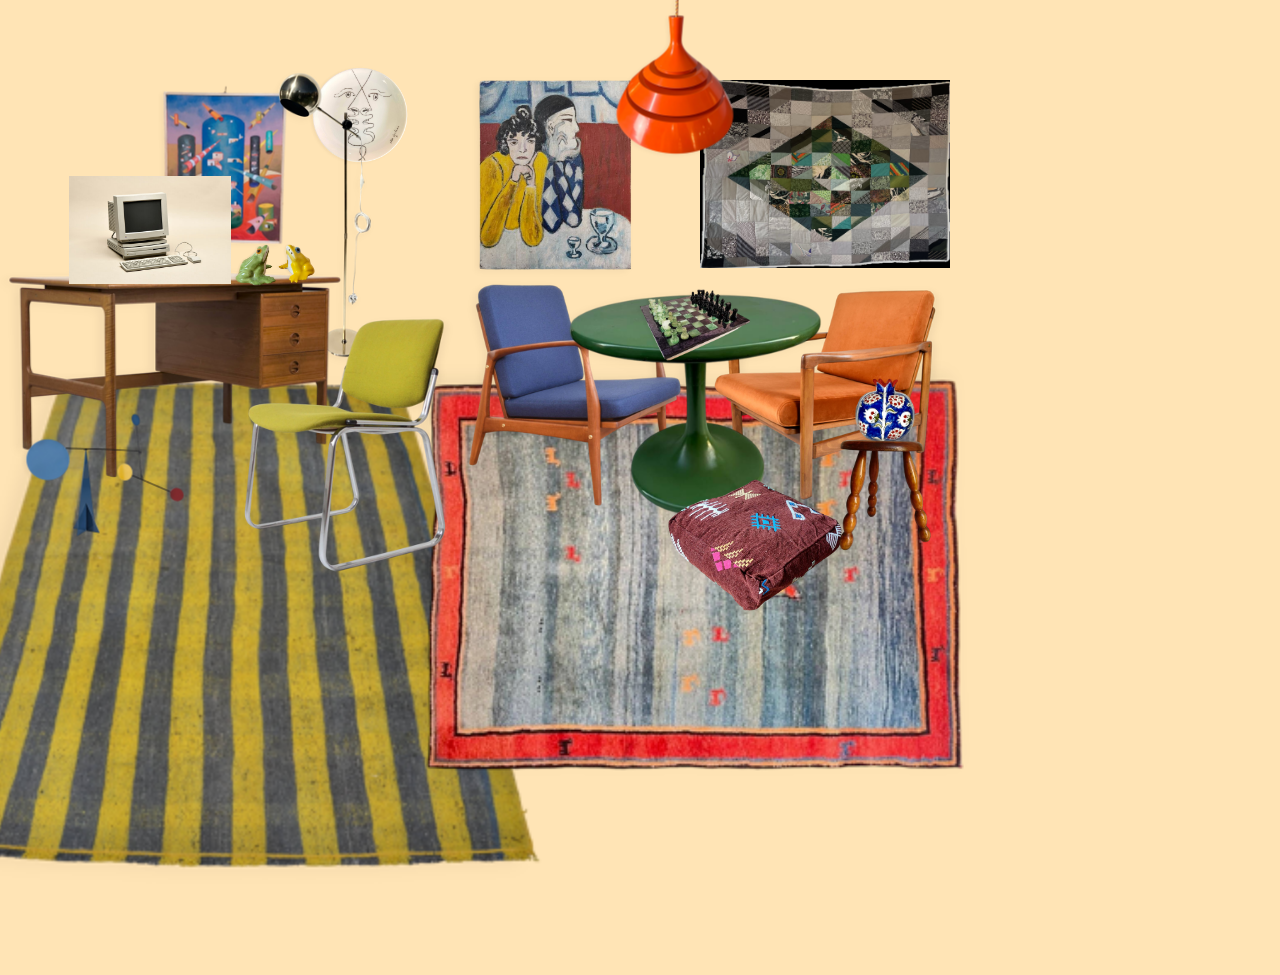
==== index.html @ cd7b2649 "initial commit" ====
<!DOCTYPE html>
<html>
<head>
	<meta charset="utf-8">
	<meta name="viewport" content="width=device-width, initial-scale=1">
	<title></title>
	<link rel="stylesheet" href="styles.css">
</head>
<body>
<img src ="./striped rug.png" class="striped-rug">
<img src ="./website carpet under chess.png" class="website-carpet-under-chess">

<img src ="./website clown poster.png" class="website-clown-poster">
<img src="./quilt.jpeg" class="quilt">
<img src ="./website poster above desk.png" class="website-poster-above-desk">

<img src ="./face plate.png" class="face-plate">
<img src="./silver lamp.png" class="silver-lamp">
<img src="./desk.png" class="desk">
<img src ="./desk chair.png" class="desk-chair">
<img src ="./frogs on desk.png" class="frogs-on-desk">
<img src="./desk-computer.jpeg" class="desk-computer">

<img src ="./blue chair.png" class="blue-chair">
<img src="./orange chair.png" class="orange-chair">
<img src ="./greentable.png" class="greentable">
<img src ="./chess set.png" class="chess-set">
<!-- <img src ="./library lamp.png" class="library-lamp"> -->
<!-- <img src ="./library step ladder.png" class="library-step-ladder"> -->
<img src ="./orange hanging lamp.png" class="orange-hanging-lamp">
<!-- <img src ="./pink chair.png" class="pink-chair"> -->
<!-- <img src ="./pink rug.png" class="pink-rug"> -->
<img src ="./website blue vase.png" class="website-blue-vase">
<!-- <img src ="./website bookshelf.png" class="website-bookshelf"> -->
<img src ="./website brown poof.png" class="website-brown-poof">
<img src ="./website mobile.png" class="website-mobile">
<img src ="./wood stool.png" class="wood-stool">
<!-- <img src ="./website pink pillow.png" class="website-pink-pillow"> -->

</body>
</html>
---- styles.css ----
html, body {
    margin: 0;
    height: 100%;
    background: moccasin;
}

img {
    position: absolute;
}

/* Desk area */
.desk {
    top: 200px;
    transform: scale(1.05);
}

.desk-chair {
    transform: scale(0.8) scaleX(-1);
    top: 270px;
    left: 170px;
}

.website-poster-above-desk {
    top: -10px;
    left: 50px;
    transform: scale(0.5);
}

.frogs-on-desk {
    top: 90px;
    left: 100px;
    transform: scale(0.25);
}

.silver-lamp {
    left: 150px;
    top: 40px;
    transform: scale(0.9);
}

.face-plate {
    top: -60px;
    left: 185px;
    transform: scale(0.3);
}

.website-mobile {
    top: 300px;
    left: -70px;
    transform: scale(0.5);
}

.desk-computer {
    top: 50px;
    left: -120px;
    transform: scale(0.3);
}


/* Lounge area */

.blue-chair {
    top: 220px;
    left: 400px;
    transform: scale(0.7);
}

.orange-chair {
    top: 220px;
    left: 650px;
    transform: scaleX(-1) scale(0.7);
}

.quilt {
    max-width: 250px;
    left: 700px;
    top: 80px;
}

.greentable {
    top: 230px;
    left: 520px;
    transform: scale(0.8);
}

.chess-set {
    top: 150px;
    left: 520px;
    transform: scale(0.35);
}


.orange-hanging-lamp {
    top: -100px;
    left: 500px;
    transform: scale(0.5);

}

.website-brown-poof {
    top: 370px;
    left: 580px;
    transform: scale(0.55);
}

.website-clown-poster {
    top: 000px;
    left: 380px;
    transform: scale(0.6);
}

.website-blue-vase {
    top: 235px;
    left: 710px;
    transform: scale(0.2)
}

.wood-stool {
    top: 320px;
    left: 710px;
    transform: scale(0.35);
}

/*rugs */

.website-carpet-under-chess {
    top: 400px;
    left: 520px;
    transform: rotate(90deg) scale(1.7);
}

.striped-rug {
    top: 450px;
    left: 50px;
    transform: scale(2);
}

.pink-rug {
    top: 100px;
    left: 600px;
}

/*un used */

.library-lamp {
        top: 100px;
    left: 600px;

}

.library-step-ladder {
    top: 100px;
    left: 600px;
}

.pink-chair {
    top: 100px;
    left: 600px;
}

.website-pink-pillow {
    top: 300px;
    left: 100px;
}

/*.website-bookshelf {
    top: 600px;
    left: 600px;
}
*/
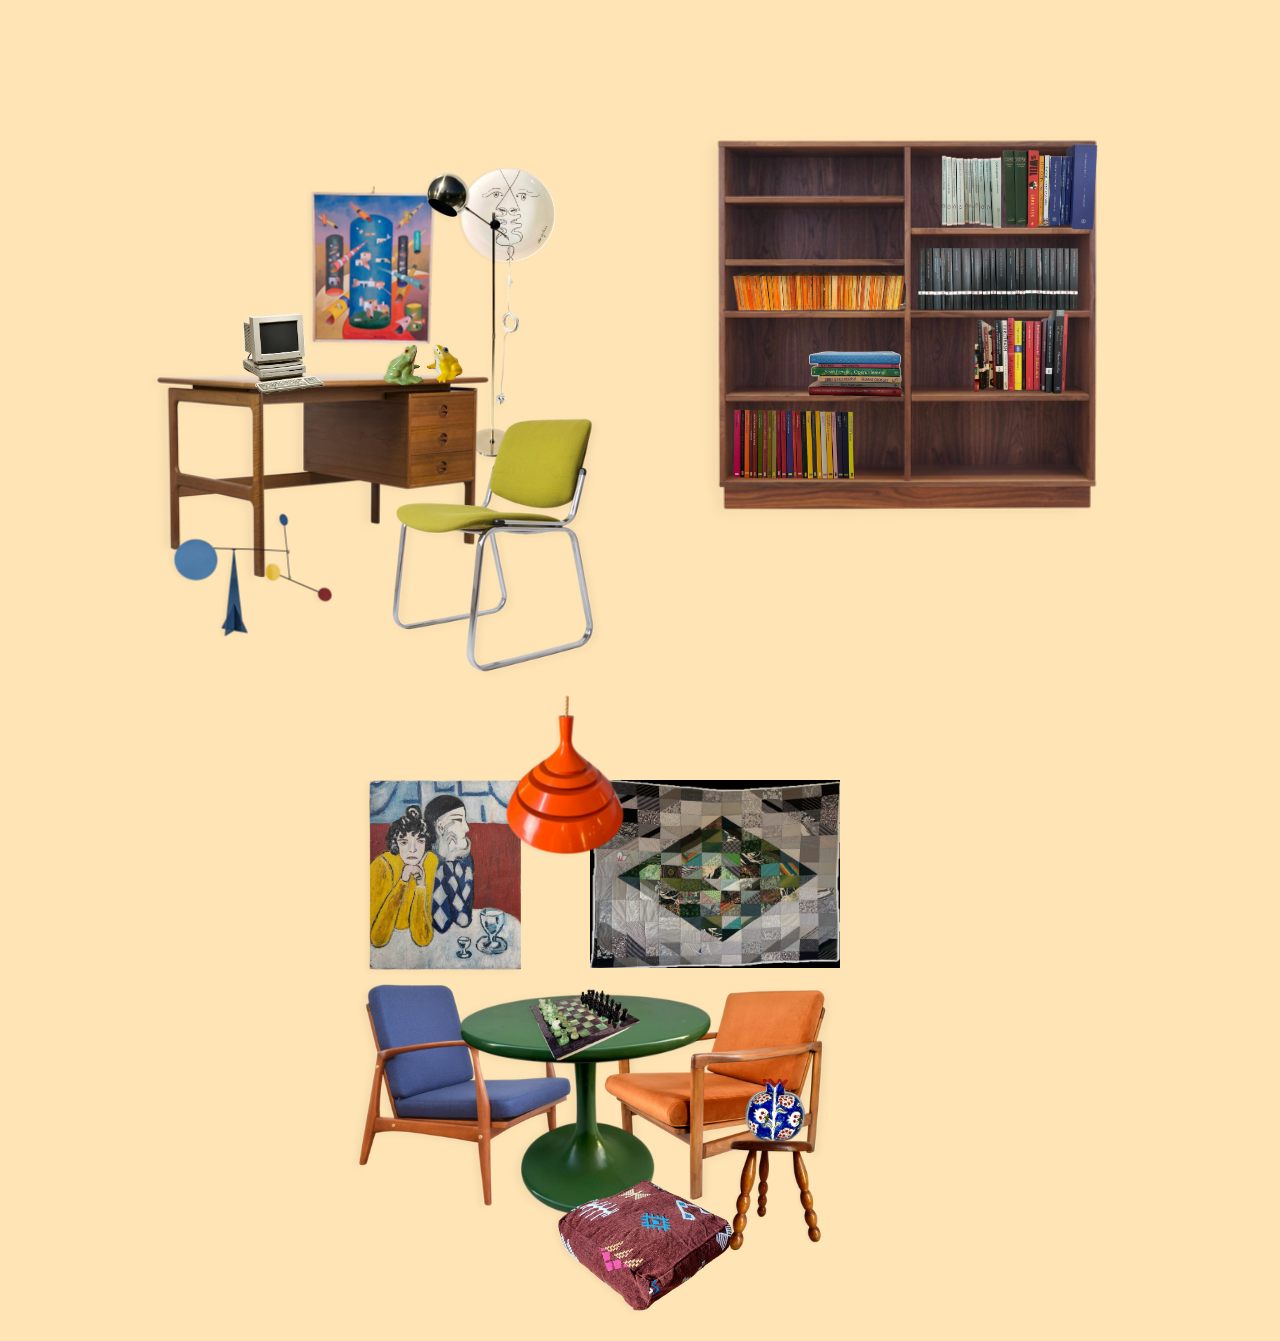
==== commit 46bd82af: "new pages & links" ====
--- a/index.html
+++ b/index.html
@@ -3,15 +3,15 @@
 <head>
 	<meta charset="utf-8">
 	<meta name="viewport" content="width=device-width, initial-scale=1">
-	<title></title>
+	<title>tasha's corner</title>
 	<link rel="stylesheet" href="styles.css">
+	<meta property="og:title" content="tasha's corner" />
+	<meta property="og:image" content="https://xldenis.github.io/natasha/website clown poster.png" />
 </head>
 <body>
-<img src ="./striped rug.png" class="striped-rug">
-<img src ="./website carpet under chess.png" class="website-carpet-under-chess">
 
-<img src ="./website clown poster.png" class="website-clown-poster">
-<img src="./quilt.jpeg" class="quilt">
+<div class="desk-area">
+<!-- <img src ="./striped rug.png" class="striped-rug"> -->
 <img src ="./website poster above desk.png" class="website-poster-above-desk">
 
 <img src ="./face plate.png" class="face-plate">
@@ -19,7 +19,25 @@
 <img src="./desk.png" class="desk">
 <img src ="./desk chair.png" class="desk-chair">
 <img src ="./frogs on desk.png" class="frogs-on-desk">
-<img src="./desk-computer.jpeg" class="desk-computer">
+<a href="https://substack.com/@tashmagallon" target="_blank"><img src="./updated computer.png" class="desk-computer"></a>
+<img src ="./website mobile.png" class="website-mobile">
+</div>
+
+<div class="bookshelf-area">
+<a href="books.html"><img src="./website bookshelf.png" class="website-bookshelf"></a>
+<a href="books.html"><img src="./bookshelf books 1.png" class="bookshelf-books-1"></a>
+<a href="books.html"><img src="./bookshelf books 2.png" class="bookshelf-books-2"></a>
+<a href="books.html"><img src="./bookshelf books 3.png" class="bookshelf-books-3"></a>
+<a href="books.html"><img src="./bookshelf books 4.png" class="bookshelf-books-4"></a>
+<a href="books.html"><img src="./bookshelf books black spine.png" class="bookshelf-books-black-spine"></a>
+<a href="books.html"><img src="./bookshelf books orange spine.png" class="bookshelf-books-orange-spine"></a>
+<a href="books.html"><img src="./bookshelf books nyrb.png" class="bookshelf-books-nyrb"></a>
+</div>
+
+<div class="chess-area">
+<!-- <img src ="./website carpet under chess.png" class="website-carpet-under-chess"> -->
+<a href="https://instagram.com/tashmagallon" target="_blank"><img src ="./website clown poster.png" class="website-clown-poster"></a>
+<a href="knitting.html"><img src="./quilt.jpeg" class="quilt"></a>
 
 <img src ="./blue chair.png" class="blue-chair">
 <img src="./orange chair.png" class="orange-chair">
@@ -33,9 +51,9 @@
 <img src ="./website blue vase.png" class="website-blue-vase">
 <!-- <img src ="./website bookshelf.png" class="website-bookshelf"> -->
 <img src ="./website brown poof.png" class="website-brown-poof">
-<img src ="./website mobile.png" class="website-mobile">
 <img src ="./wood stool.png" class="wood-stool">
 <!-- <img src ="./website pink pillow.png" class="website-pink-pillow"> -->
+</div>
 
 </body>
 </html>
--- a/styles.css
+++ b/styles.css
@@ -1,170 +1,68 @@
-html, body {
-    margin: 0;
-    height: 100%;
-    background: moccasin;
+html, body { margin: 0px; height: 100%; background: moccasin; }
+body { display: flex; flex-wrap: wrap; justify-content: space-evenly; align-items: flex-start; padding: 0px 5vw; padding-top: 100px; }
+img { position: absolute; }
+a { position: absolute; }
+.desk-area { position: relative; width: 500px; height: 600px; }
+.bookshelf-area { position: relative; width: 400px; height: 600px; }
+.chess-area { position: relative; width: 600px; height: 600px; margin-left: -100px; }
+@media (max-width: 1200px) {
+  body { gap: 2vw; }
+}
+@media (max-width: 900px) {
+  body { gap: 0px; }
+}
+@media (max-width: 700px) {
+  body { flex-direction: column; padding: 0px; }
+  .chess-area { margin-top: 500px; }
+}
+.desk { top: 200px; transform: scale(1.05); }
+.desk-chair { transform: scale(0.8) scaleX(-1); top: 270px; left: 170px; }
+.website-poster-above-desk { top: -10px; left: 50px; transform: scale(0.5); }
+.frogs-on-desk { top: 90px; left: 100px; transform: scale(0.25); }
+.silver-lamp { left: 150px; top: 40px; transform: scale(0.9); }
+.face-plate { top: -60px; left: 185px; transform: scale(0.3); }
+.website-mobile { top: 300px; left: -70px; transform: scale(0.5); }
+.desk-computer { top: 120px; left: 0px; transform: scale(0.3); }
+.blue-chair { top: 220px; left: 0px; transform: scale(0.7); }
+.orange-chair { top: 220px; left: 250px; transform: scaleX(-1) scale(0.7); }
+.quilt { max-width: 250px; left: 300px; top: 80px; }
+.greentable { top: 230px; left: 120px; transform: scale(0.8); }
+.chess-set { top: 150px; left: 120px; transform: scale(0.35); }
+.orange-hanging-lamp { top: -100px; left: 100px; transform: scale(0.5); }
+.website-brown-poof { top: 370px; left: 180px; transform: scale(0.55); }
+.website-clown-poster { top: 0px; left: -20px; transform: scale(0.6); }
+.website-blue-vase { top: 235px; left: 310px; transform: scale(0.2); }
+.wood-stool { top: 320px; left: 310px; transform: scale(0.35); }
+.website-carpet-under-chess { top: 400px; left: 120px; transform: rotate(90deg) scale(1.7); }
+.striped-rug { top: 450px; left: 50px; transform: scale(2); }
+.pink-rug { top: 100px; left: 600px; }
+.library-lamp { top: 100px; left: 600px; }
+.library-step-ladder { top: 100px; left: 600px; }
+.pink-chair { top: 100px; left: 600px; }
+.website-pink-pillow { top: 300px; left: 100px; }
+.website-bookshelf { top: 50px; left: 0px; transform: scale(1.2); }
+.bookshelf-books-1 { top: -115px; left: 75px; transform: scale(0.18); }
+.bookshelf-books-2 { top: 10px; left: 30px; transform: scale(0.18); }
+.bookshelf-books-3 { top: -150px; left: 55px; transform: scale(0.18); }
+.bookshelf-books-4 { top: 100px; left: -235px; transform: scale(0.13); }
+.bookshelf-books-white { top: 250px; left: 110px; transform: scale(0.3); }
+.bookshelf-books-black-spine { top: 25px; left: -140px; transform: scale(0.2); }
+.bookshelf-books-orange-spine { top: 26px; left: -310px; transform: scale(0.22); }
+.bookshelf-books-nyrb { top: 75px; left: -190px; transform: scale(0.3); }
+
+
+a:hover img {
+  animation: shake 150ms 2 linear;
 }
 
-img {
-    position: absolute;
-}
-
-/* Desk area */
-.desk {
-    top: 200px;
-    transform: scale(1.05);
-}
-
-.desk-chair {
-    transform: scale(0.8) scaleX(-1);
-    top: 270px;
-    left: 170px;
-}
-
-.website-poster-above-desk {
-    top: -10px;
-    left: 50px;
-    transform: scale(0.5);
-}
-
-.frogs-on-desk {
-    top: 90px;
-    left: 100px;
-    transform: scale(0.25);
-}
-
-.silver-lamp {
-    left: 150px;
-    top: 40px;
-    transform: scale(0.9);
-}
-
-.face-plate {
-    top: -60px;
-    left: 185px;
-    transform: scale(0.3);
-}
-
-.website-mobile {
-    top: 300px;
-    left: -70px;
-    transform: scale(0.5);
-}
-
-.desk-computer {
-    top: 50px;
-    left: -120px;
-    transform: scale(0.3);
-}
-
-
-/* Lounge area */
-
-.blue-chair {
-    top: 220px;
-    left: 400px;
-    transform: scale(0.7);
-}
-
-.orange-chair {
-    top: 220px;
-    left: 650px;
-    transform: scaleX(-1) scale(0.7);
-}
-
-.quilt {
-    max-width: 250px;
-    left: 700px;
-    top: 80px;
-}
-
-.greentable {
-    top: 230px;
-    left: 520px;
-    transform: scale(0.8);
-}
-
-.chess-set {
-    top: 150px;
-    left: 520px;
-    transform: scale(0.35);
-}
-
-
-.orange-hanging-lamp {
-    top: -100px;
-    left: 500px;
-    transform: scale(0.5);
-
-}
-
-.website-brown-poof {
-    top: 370px;
-    left: 580px;
-    transform: scale(0.55);
-}
-
-.website-clown-poster {
-    top: 000px;
-    left: 380px;
-    transform: scale(0.6);
-}
-
-.website-blue-vase {
-    top: 235px;
-    left: 710px;
-    transform: scale(0.2)
-}
-
-.wood-stool {
-    top: 320px;
-    left: 710px;
-    transform: scale(0.35);
-}
-
-/*rugs */
-
-.website-carpet-under-chess {
-    top: 400px;
-    left: 520px;
-    transform: rotate(90deg) scale(1.7);
-}
-
-.striped-rug {
-    top: 450px;
-    left: 50px;
-    transform: scale(2);
-}
-
-.pink-rug {
-    top: 100px;
-    left: 600px;
-}
-
-/*un used */
-
-.library-lamp {
-        top: 100px;
-    left: 600px;
-
-}
-
-.library-step-ladder {
-    top: 100px;
-    left: 600px;
-}
-
-.pink-chair {
-    top: 100px;
-    left: 600px;
-}
-
-.website-pink-pillow {
-    top: 300px;
-    left: 100px;
-}
-
-/*.website-bookshelf {
-    top: 600px;
-    left: 600px;
-}
-*/
+@keyframes shake {
+  0% {
+    translate: 3px 0;
+  }
+  50% {
+    translate: -3px 0;
+  }
+  100% {
+    translate: 0 0;
+  }
+}
